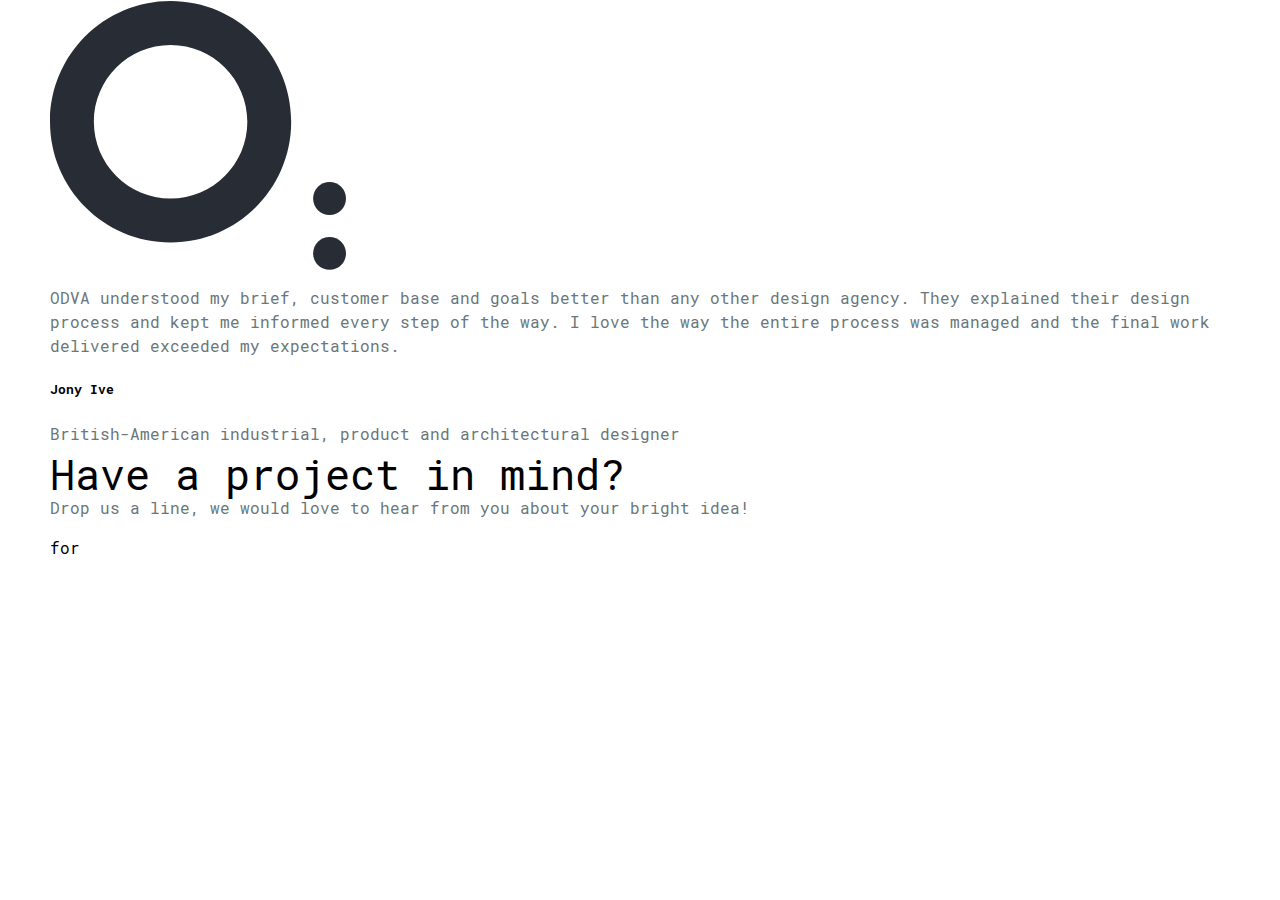
==== pages/index.html @ 263238c0 "first commit" ====
<!DOCTYPE html>
	<html>

	<head>
		<!--[if IE 6]>		<html id="section-reco_main" class="nojs ie6 ieb7 ieb8 ieb9 ieb10 split1 nosplit5 platform-PC platform-notouch"><![endif]-->
		<!--[if IE 7]>		<html id="section-reco_main" class="nojs iea6 ie7 ieb8 ieb9 ieb10 split1 nosplit5 platform-PC platform-notouch"><![endif]-->
		<!--[if IE 8]>		<html id="section-reco_main" class="nojs iea6 iea7 ie8 ieb9 ieb10 split1 nosplit5 platform-PC platform-notouch"><![endif]-->
		<!--[if IE 9]>		<html id="section-reco_main" class="nojs iea6 iea7 iea8 ie9 ieb10 split1 nosplit5 platform-PC platform-notouch"><![endif]-->
		<meta name="viewport" content="width=device-width">
		<meta name="MobileOptimized" content="320" />
		<meta name="HandheldFriendly" content="true" />
		<meta charset="utf-8">
		<meta name="viewport min-width=320px" content="min-width=320, initial-scale=1.0" />
		<link rel="stylesheet" type="text/css" href="./style.css">
		<!--[if lt IE 9]>
		<script src="//cdnjs.cloudflare.com/ajax/libs/html5shiv/r29/html5.min.js"></script>
	<![endif]-->
		<title>index</title>
	</head>

	<body>
		<header>
			<div class="container">

			</div>
		</header>
		<section class="request">
			<div class="container">
				<div class="request__exit">

				</div>

				<aside class="request__aside">
					<div class="request__logo">
						<svg width="296" height="270" viewBox="0 0 296 270" fill="none" xmlns="http://www.w3.org/2000/svg">
							<path fill-rule="evenodd" clip-rule="evenodd" d="M241.185 121.704C241.185 188.375 187.194 242.422 120.593 242.422C53.9911 242.422 0 188.375 0 121.704C0 55.0329 53.9911 0.985363 120.593 0.985363C187.194 0.985363 241.185 55.0329 241.185 121.704ZM197.333 121.704C197.333 164.131 162.975 198.525 120.593 198.525C78.2098 198.525 43.8519 164.131 43.8519 121.704C43.8519 79.2769 78.2098 44.883 120.593 44.883C162.975 44.883 197.333 79.2769 197.333 121.704Z" fill="#282C34" />
							<path d="M296 198.525C296 207.616 288.638 214.986 279.556 214.986C270.474 214.986 263.111 207.616 263.111 198.525C263.111 189.433 270.474 182.063 279.556 182.063C288.638 182.063 296 189.433 296 198.525Z" fill="#282C34" />
							<path d="M296 253.397C296 262.488 288.638 269.858 279.556 269.858C270.474 269.858 263.111 262.488 263.111 253.397C263.111 244.305 270.474 236.935 279.556 236.935C288.638 236.935 296 244.305 296 253.397Z" fill="#282C34" />
						</svg>
					</div>
					<section class="request__preview">
						<p>
							ODVA understood my brief, customer base and goals better than any other design agency. They explained their design process and kept me informed every step of the way. I love the way the entire process was managed and the final work delivered exceeded my expectations.
						</p>
						<picture>

						</picture>
						<div class="request__autor">
							<h5>Jony Ive</h5>
							<p>British-American industrial, product and architectural designer</p>
						</div>
					</section>
				</aside>

				<div class="request__content">
					<section>
						<h1 class="request__titel">Have a project in mind?</h1>
						<p class="subtitle">Drop us a line, we would love to hear from you about your bright idea!</p>

						for
					</section>
					<section>
						<h1 class="request__titel"></h1>
						<p class="subtitle"></p>
					</section>
					<section>
						<h1 class="request__titel"></h1>
						<p class="subtitle"></p>
					</section>
					<section>
						<h1 class="request__titel"></h1>
						<p class="subtitle"></p>
					</section>
				</div>
			</div>
		</section>

		<footer>
			<div class="container">
			</div>
		</footer>
		<script type="text/javascript" src="./main.min.js" defer="" async=""></script>
	</body>

	</html>
---- pages/style.css ----
@charset "UTF-8";

/* mixins */

/* Mixins:
   ========================================================================== */

/* Fonts Helpers:
	 Read more: https://github.com/vedees/webpack-template/blob/master/README.md#add-fonts
	 ========================================================================== */

/*
	By default template support only modern format fonts
	Without svg. Only: .woff, .woffs
	if ypu need svg comments lines bellow and uncomments "Fonts helper all format fonts"

	Usage:
	  1. Put your font to `src/assets/fonts/FOLDERNAME/FONTNAME`
		FOLLOW: Files Required
		Example: .woff, .woffs formats
	  2. Go to fonts.scss
	  3. Use mixon
		Example: @include font-face("OpenSans", "../fonts/OpenSans/opensans");

	  Required parameters: @family, @family
	  Minor parameters: @weight, @style, @pipeline

	  Example Base:
		@include font-face("OpenSans", "../fonts/OpenSans/opensans");
	  Example Situation:
		@include font-face("OpenSans", "../fonts/OpenSans/opensansItalic", 400, italic);
  */

/* base */

@font-face {
  font-family: 'Roboto-mono';
  src: url("./fonts/Roboto_mono/Light/RobotoMono-Light.eot");
  src: url("./fonts/Roboto_mono/Light/RobotoMono-Light.eot?#iefix") format("embedded-opentype"), url("./fonts/Roboto_mono/Light/RobotoMono-Light.woff2") format("woff2"), url("./fonts/Roboto_mono/Light/RobotoMono-Light.woff") format("woff"), url("./fonts/Roboto_mono/Light/RobotoMono-Light.svg#RobotoMono-Light") format("svg"), url("./fonts/Roboto_mono/Light/RobotoMono-Light.ttf") format("truetype");
  font-weight: 300;
  font-style: normal;
  font-display: swap;
}

@font-face {
  font-family: 'Roboto-mono';
  src: url("./fonts/Roboto_mono/Bold/RobotoMono-Bold.eot");
  src: url("./fonts/Roboto_mono/Bold/RobotoMono-Bold.eot?#iefix") format("embedded-opentype"), url("./fonts/Roboto_mono/Bold/RobotoMono-Bold.woff2") format("woff2"), url("./fonts/Roboto_mono/Bold/RobotoMono-Bold.woff") format("woff"), url("./fonts/Roboto_mono/Bold/RobotoMono-Bold.svg#RobotoMono-Bold") format("svg"), url("./fonts/Roboto_mono/Bold/RobotoMono-Bold.ttf") format("truetype");
  font-weight: bold;
  font-style: normal;
  font-display: swap;
}

@font-face {
  font-family: 'Roboto-mono';
  src: url("./fonts/Roboto_mono/Thin/RobotoMono-Thin.eot");
  src: url("./fonts/Roboto_mono/Thin/RobotoMono-Thin.eot?#iefix") format("embedded-opentype"), url("./fonts/Roboto_mono/Thin/RobotoMono-Thin.woff2") format("woff2"), url("./fonts/Roboto_mono/Thin/RobotoMono-Thin.woff") format("woff"), url("./fonts/Roboto_mono/Thin/RobotoMono-Thin.svg#RobotoMono-Thin") format("svg"), url("./fonts/Roboto_mono/Thin/RobotoMono-Thin.ttf") format("truetype");
  font-weight: 100;
  font-style: normal;
  font-display: swap;
}

@font-face {
  font-family: 'Roboto-mono';
  src: url("./fonts/Roboto_mono/Medium/RobotoMono-Medium.eot");
  src: url("./fonts/Roboto_mono/Medium/RobotoMono-Medium.eot?#iefix") format("embedded-opentype"), url("./fonts/Roboto_mono/Medium/RobotoMono-Medium.woff2") format("woff2"), url("./fonts/Roboto_mono/Medium/RobotoMono-Medium.woff") format("woff"), url("./fonts/Roboto_mono/Medium/RobotoMono-Medium.svg#RobotoMono-Medium") format("svg"), url("./fonts/Roboto_mono/Medium/RobotoMono-Medium.ttf") format("truetype");
  font-weight: 500;
  font-style: normal;
  font-display: swap;
}

@font-face {
  font-family: 'Roboto-mono';
  src: url("./fonts/Roboto_mono/Regular/RobotoMono-Regular.eot");
  src: url("./fonts/Roboto_mono/Regular/RobotoMono-Regular.eot?#iefix") format("embedded-opentype"), url("./fonts/Roboto_mono/Regular/RobotoMono-Regular.woff2") format("woff2"), url("./fonts/Roboto_mono/Regular/RobotoMono-Regular.woff") format("woff"), url("./fonts/Roboto_mono/Regular/RobotoMono-Regular.svg#RobotoMono-Regular") format("svg"), url("./fonts/Roboto_mono/Regular/RobotoMono-Regular.ttf") format("truetype");
  font-weight: normal;
  font-style: normal;
  font-display: swap;
}

/*  Переменные со шрифтами  */

/*  Переменные с гарнитурами шрифтов  */

/* Настройки оснвоно шрифта */

/* Основные цвета */

/* Разрешения */

/*  сбрасывает браузерное отображение элементов т.к. разные браузеры по разному отображают одно и тоже  */

/*! normalize.css v3.0.3 | MIT License | github.com/necolas/normalize.css */

/**
 * 1. Set default font family to sans-serif.
 * 2. Prevent iOS and IE text size adjust after device orientation change,
 *    without disabling user zoom.
 */

html {
  font-family: sans-serif;
  /* 1 */
  -ms-text-size-adjust: 100%;
  /* 2 */
  -webkit-text-size-adjust: 100%;
  /* 2 */
}

/**
 * Remove default margin.
 */

body {
  margin: 0;
}

/* HTML5 display definitions
   ========================================================================== */

/**
 * Correct `block` display not defined for any HTML5 element in IE 8/9.
 * Correct `block` display not defined for `details` or `summary` in IE 10/11
 * and Firefox.
 * Correct `block` display not defined for `main` in IE 11.
 */

article,
aside,
details,
figcaption,
figure,
footer,
header,
hgroup,
main,
menu,
nav,
section,
summary {
  display: block;
}

/**
 * 1. Correct `inline-block` display not defined in IE 8/9.
 * 2. Normalize vertical alignment of `progress` in Chrome, Firefox, and Opera.
 */

audio,
canvas,
progress,
video {
  display: inline-block;
  /* 1 */
  vertical-align: baseline;
  /* 2 */
}

/**
 * Prevent modern browsers from displaying `audio` without controls.
 * Remove excess height in iOS 5 devices.
 */

audio:not([controls]) {
  display: none;
  height: 0;
}

/**
 * Address `[hidden]` styling not present in IE 8/9/10.
 * Hide the `template` element in IE 8/9/10/11, Safari, and Firefox < 22.
 */

[hidden],
template {
  display: none;
}

/* Links
   ========================================================================== */

/**
 * Remove the gray background color from active links in IE 10.
 */

a {
  background-color: transparent;
}

/**
 * Improve readability of focused elements when they are also in an
 * active/hover state.
 */

a:active,
a:hover {
  outline: 0;
}

/* Text-level semantics
   ========================================================================== */

/**
 * Address styling not present in IE 8/9/10/11, Safari, and Chrome.
 */

abbr[title] {
  border-bottom: 1px dotted;
}

/**
 * Address style set to `bolder` in Firefox 4+, Safari, and Chrome.
 */

b,
strong {
  font-weight: bold;
}

/**
 * Address styling not present in Safari and Chrome.
 */

dfn {
  font-style: italic;
}

/**
 * Address variable `h1` font-size and margin within `section` and `article`
 * contexts in Firefox 4+, Safari, and Chrome.
 */

h1 {
  font-size: 2em;
  margin: 0.67em 0;
}

/**
 * Address styling not present in IE 8/9.
 */

mark {
  background: #ff0;
  color: #000;
}

/**
 * Address inconsistent and variable font size in all browsers.
 */

small {
  font-size: 80%;
}

/**
 * Prevent `sub` and `sup` affecting `line-height` in all browsers.
 */

sub,
sup {
  font-size: 75%;
  line-height: 0;
  position: relative;
  vertical-align: baseline;
}

sup {
  top: -0.5em;
}

sub {
  bottom: -0.25em;
}

/* Embedded content
   ========================================================================== */

/**
 * Remove border when inside `a` element in IE 8/9/10.
 */

img {
  border: 0;
}

/**
 * Correct overflow not hidden in IE 9/10/11.
 */

svg:not(:root) {
  overflow: hidden;
}

/* Grouping content
   ========================================================================== */

/**
 * Address margin not present in IE 8/9 and Safari.
 */

figure {
  margin: 1em 40px;
}

/**
 * Address differences between Firefox and other browsers.
 */

hr {
  -webkit-box-sizing: content-box;
  box-sizing: content-box;
  height: 0;
}

/**
 * Contain overflow in all browsers.
 */

pre {
  overflow: auto;
}

/**
 * Address odd `em`-unit font size rendering in all browsers.
 */

code,
kbd,
pre,
samp {
  font-family: monospace, monospace;
  font-size: 1em;
}

/* Forms
   ========================================================================== */

/**
 * Known limitation: by default, Chrome and Safari on OS X allow very limited
 * styling of `select`, unless a `border` property is set.
 */

/**
 * 1. Correct color not being inherited.
 *    Known issue: affects color of disabled elements.
 * 2. Correct font properties not being inherited.
 * 3. Address margins set differently in Firefox 4+, Safari, and Chrome.
 */

button,
input,
optgroup,
select,
textarea {
  color: inherit;
  /* 1 */
  font: inherit;
  /* 2 */
  margin: 0;
  /* 3 */
}

/**
 * Address `overflow` set to `hidden` in IE 8/9/10/11.
 */

button {
  overflow: visible;
  background-color: transparent;
}

/**
 * Address inconsistent `text-transform` inheritance for `button` and `select`.
 * All other form control elements do not inherit `text-transform` values.
 * Correct `button` style inheritance in Firefox, IE 8/9/10/11, and Opera.
 * Correct `select` style inheritance in Firefox.
 */

button,
select {
  text-transform: none;
}

/**
 * 1. Avoid the WebKit bug in Android 4.0.* where (2) destroys native `audio`
 *    and `video` controls.
 * 2. Correct inability to style clickable `input` types in iOS.
 * 3. Improve usability and consistency of cursor style between image-type
 *    `input` and others.
 */

button,
html input[type="button"],
input[type="reset"],
input[type="submit"] {
  -webkit-appearance: button;
  /* 2 */
  cursor: pointer;
  /* 3 */
  padding: 0;
}

/**
 * Re-set default cursor for disabled elements.
 */

button[disabled],
html input[disabled] {
  cursor: default;
}

/**
 * Remove inner padding and border in Firefox 4+.
 */

button::-moz-focus-inner,
input::-moz-focus-inner {
  border: 0;
  padding: 0;
}

/**
 * Address Firefox 4+ setting `line-height` on `input` using `!important` in
 * the UA stylesheet.
 */

input {
  line-height: normal;
}

/**
 * It's recommended that you don't attempt to style these elements.
 * Firefox's implementation doesn't respect box-sizing, padding, or width.
 *
 * 1. Address box sizing set to `content-box` in IE 8/9/10.
 * 2. Remove excess padding in IE 8/9/10.
 */

input[type="checkbox"],
input[type="radio"] {
  -webkit-box-sizing: border-box;
  box-sizing: border-box;
  /* 1 */
  padding: 0;
  /* 2 */
}

/**
 * Fix the cursor style for Chrome's increment/decrement buttons. For certain
 * `font-size` values of the `input`, it causes the cursor style of the
 * decrement button to change from `default` to `text`.
 */

input[type="number"]::-webkit-inner-spin-button,
input[type="number"]::-webkit-outer-spin-button {
  height: auto;
}

/**
 * 1. Address `appearance` set to `searchfield` in Safari and Chrome.
 * 2. Address `box-sizing` set to `border-box` in Safari and Chrome.
 */

input[type="search"] {
  -webkit-appearance: textfield;
  /* 1 */
  -webkit-box-sizing: content-box;
  box-sizing: content-box;
  /* 2 */
}

/**
 * Remove inner padding and search cancel button in Safari and Chrome on OS X.
 * Safari (but not Chrome) clips the cancel button when the search input has
 * padding (and `textfield` appearance).
 */

input[type="search"]::-webkit-search-cancel-button,
input[type="search"]::-webkit-search-decoration {
  -webkit-appearance: none;
}

/**
 * Define consistent border, margin, and padding.
 */

fieldset {
  border: 1px solid #c0c0c0;
  margin: 0 2px;
  padding: 0.35em 0.625em 0.75em;
}

/**
 * 1. Correct `color` not being inherited in IE 8/9/10/11.
 * 2. Remove padding so people aren't caught out if they zero out fieldsets.
 */

legend {
  border: 0;
  /* 1 */
  padding: 0;
  /* 2 */
}

/**
 * Remove default vertical scrollbar in IE 8/9/10/11.
 */

textarea {
  overflow: auto;
}

/**
 * Don't inherit the `font-weight` (applied by a rule above).
 * NOTE: the default cannot safely be changed in Chrome and Safari on OS X.
 */

optgroup {
  font-weight: bold;
}

/* Tables
   ========================================================================== */

/**
 * Remove most spacing between table cells.
 */

table {
  border-collapse: collapse;
  border-spacing: 0;
}

td,
th {
  padding: 0;
}

/*  Общая типографика для всех страниц. здесь описываются общие свойства для текстовых блоков  */

body {
  font-family: "Roboto-mono", sans-serif;
  font-size: 16px;
  line-height: 1.5;
  min-height: 100vh;
}

ul {
  padding: 0;
  margin: 0;
  list-style-type: none;
}

ul li {
  margin: 0;
  padding: 0;
}

address {
  font-style: normal;
}

h1 {
  font-size: 42px;
  font-weight: 400;
  margin-top: 0;
  margin-bottom: 10px;
  line-height: 24px;
}

h2 {
  font-size: 22px;
  font-weight: 400;
  margin-top: 0;
  margin-bottom: 10px;
  line-height: 24px;
}

h3 {
  font-size: 16px;
  font-weight: 400;
  margin-bottom: 10px;
}

h4 {
  font-size: 15px;
  letter-spacing: 2.4px;
  line-height: 24px;
  margin: 0px 0 8px 0;
}

p {
  margin-top: 10px;
  color: #6a7678;
}

b {
  font-weight: 700;
}

a,
a:hover,
a:active,
a:visited,
a:focus {
  outline: 0;
  text-decoration: none;
}

.container {
  max-width: 1220px;
  width: 100%;
  margin-right: auto;
  margin-left: auto;
  position: relative;
  padding: 0 20px;
}

.pln {
  color: #000;
}

pre.prettyprint {
  padding: 2px;
  border: 1px solid #888;
}

ol.linenums {
  margin-top: 0;
  margin-bottom: 0;
}

li.L0,
li.L1,
li.L2,
li.L3,
li.L5,
li.L6,
li.L7,
li.L8 {
  list-style-type: none;
}

li.L1,
li.L3,
li.L5,
li.L7,
li.L9 {
  background: #eee;
}

/* blocks */

/* Пример подключения*/

/* @import 'blocks/component/component'; */

/* pages */

* {
  -webkit-box-sizing: border-box;
  box-sizing: border-box;
  outline: 0;
}

*:before,
*:after {
  -webkit-box-sizing: border-box;
  box-sizing: border-box;
}

html {
  line-height: 17px;
  font-size: 13px;
  color: #000;
  -webkit-font-smoothing: antialiased;
}

@media screen {
  .str {
    color: #080;
  }

  .kwd {
    color: #008;
  }

  .com {
    color: #800;
  }

  .typ {
    color: #606;
  }

  .lit {
    color: #066;
  }

  .clo,
  .opn,
  .pun {
    color: #660;
  }

  .tag {
    color: #008;
  }

  .atn {
    color: #606;
  }

  .atv {
    color: red;
  }

  .dec,
  .var {
    color: #606;
  }

  .fun {
    color: red;
  }
}

@media print, projection {
  .kwd,
  .tag,
  .typ {
    font-weight: 700;
  }

  .str {
    color: #060;
  }

  .kwd {
    color: #006;
  }

  .com {
    color: #600;
    font-style: italic;
  }

  .typ {
    color: #404;
  }

  .lit {
    color: #044;
  }

  .clo,
  .opn,
  .pun {
    color: #440;
  }

  .tag {
    color: #006;
  }

  .atn {
    color: #404;
  }

  .atv {
    color: red;
  }
}
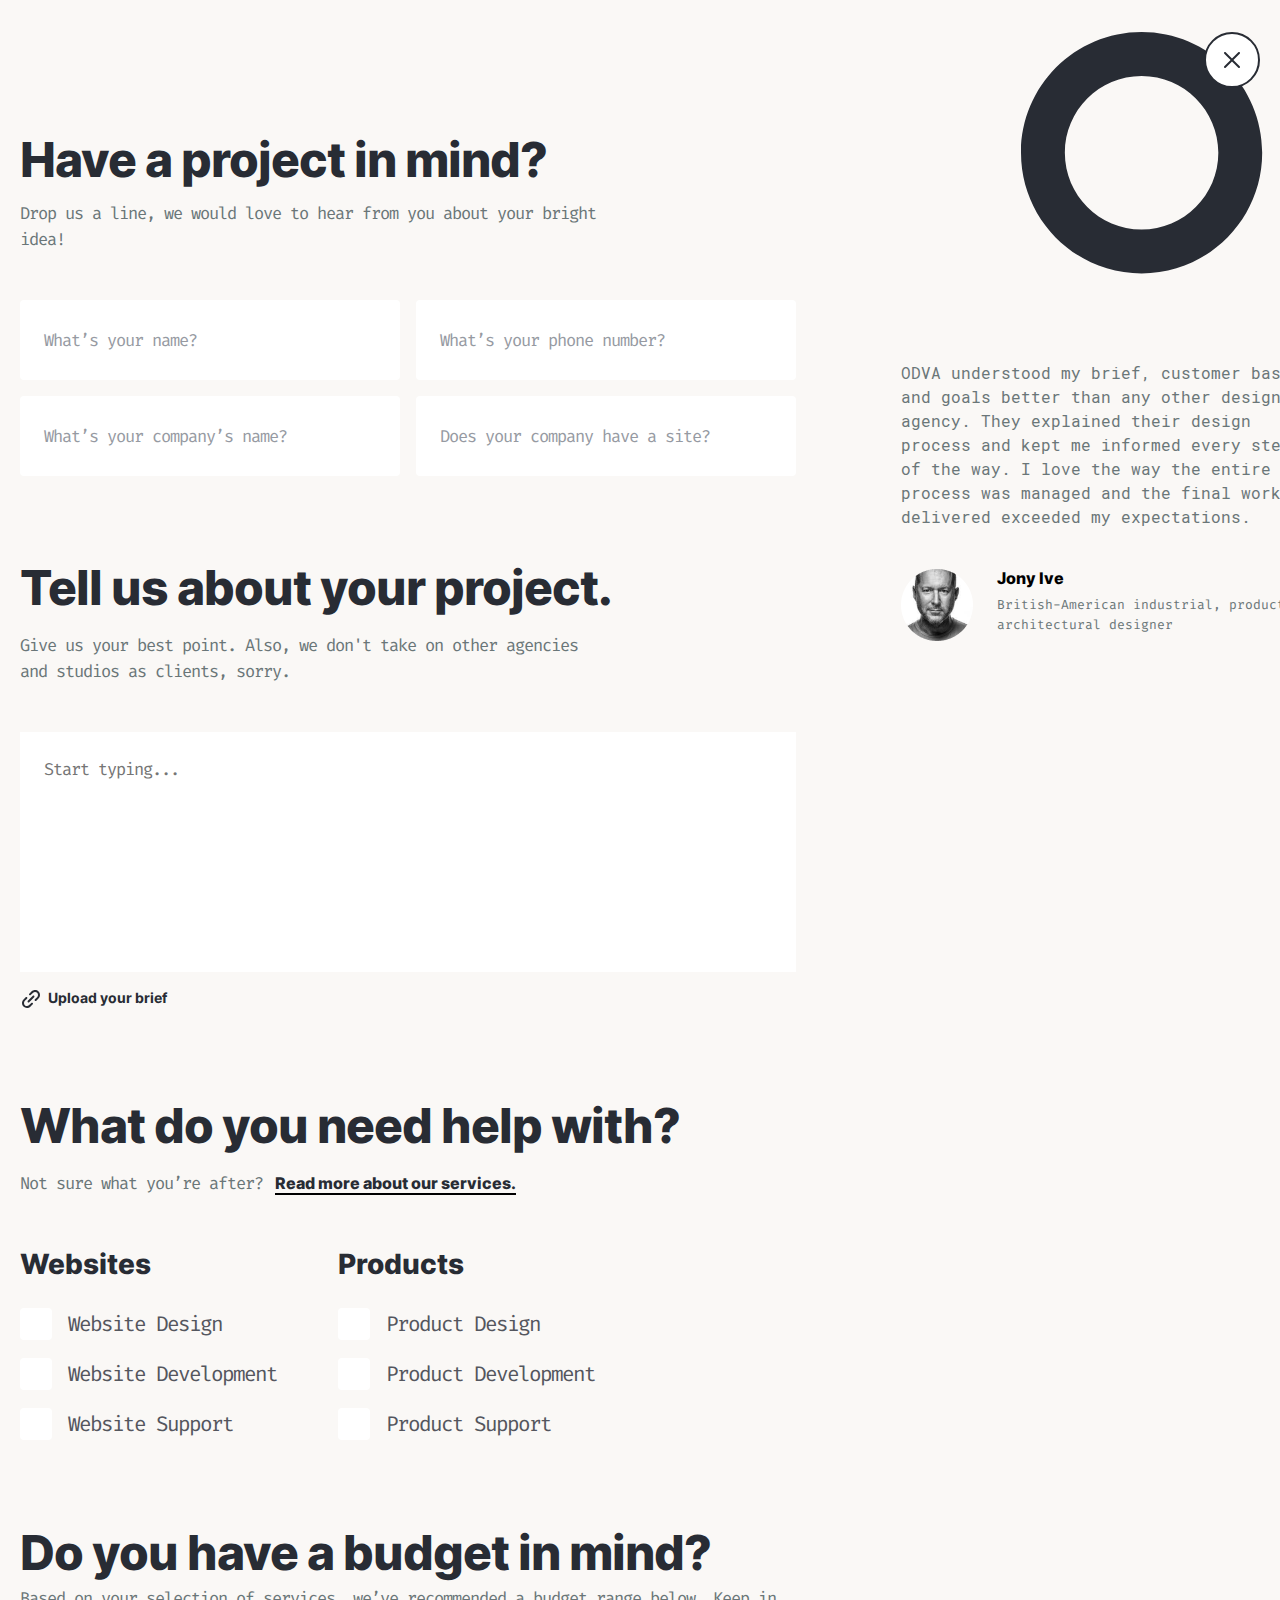
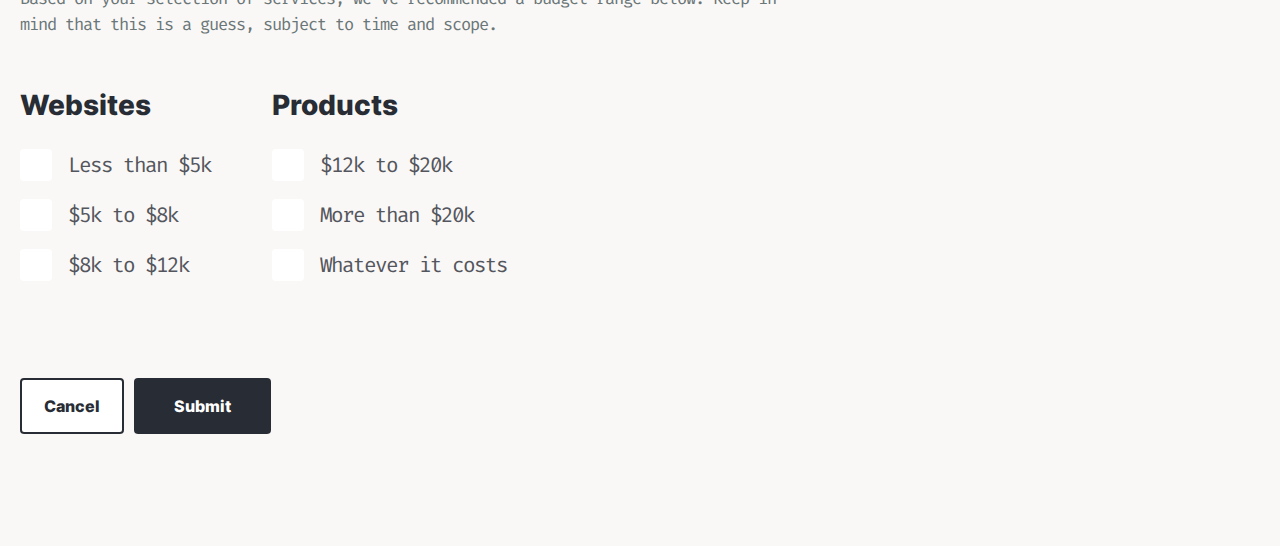
==== commit b7a4aff1: "first commit" ====
--- a/pages/index.html
+++ b/pages/index.html
@@ -26,51 +26,166 @@
 		</header>
 		<section class="request">
 			<div class="container">
-				<div class="request__exit">
-
-				</div>
-
-				<aside class="request__aside">
-					<div class="request__logo">
-						<svg width="296" height="270" viewBox="0 0 296 270" fill="none" xmlns="http://www.w3.org/2000/svg">
-							<path fill-rule="evenodd" clip-rule="evenodd" d="M241.185 121.704C241.185 188.375 187.194 242.422 120.593 242.422C53.9911 242.422 0 188.375 0 121.704C0 55.0329 53.9911 0.985363 120.593 0.985363C187.194 0.985363 241.185 55.0329 241.185 121.704ZM197.333 121.704C197.333 164.131 162.975 198.525 120.593 198.525C78.2098 198.525 43.8519 164.131 43.8519 121.704C43.8519 79.2769 78.2098 44.883 120.593 44.883C162.975 44.883 197.333 79.2769 197.333 121.704Z" fill="#282C34" />
-							<path d="M296 198.525C296 207.616 288.638 214.986 279.556 214.986C270.474 214.986 263.111 207.616 263.111 198.525C263.111 189.433 270.474 182.063 279.556 182.063C288.638 182.063 296 189.433 296 198.525Z" fill="#282C34" />
-							<path d="M296 253.397C296 262.488 288.638 269.858 279.556 269.858C270.474 269.858 263.111 262.488 263.111 253.397C263.111 244.305 270.474 236.935 279.556 236.935C288.638 236.935 296 244.305 296 253.397Z" fill="#282C34" />
+				<div class="request__container">
+					<button class="request__exit">
+						<svg width="16" height="17" viewBox="0 0 16 17" fill="none" xmlns="http://www.w3.org/2000/svg">
+							<path d="M9.40544 8.0025L15.6974 1.7125C16.0875 1.3225 16.0875 0.6925 15.6974 0.3025C15.3073 -0.0875 14.6771 -0.0875 14.287 0.3025L7.995 6.5925L1.70303 0.2925C1.31291 -0.0975 0.682713 -0.0975 0.292591 0.2925C-0.0975305 0.6825 -0.0975305 1.3125 0.292591 1.7025L6.58456 8.0025L0.292591 14.2925C-0.0975305 14.6825 -0.0975305 15.3125 0.292591 15.7025C0.482651 15.9025 0.732729 16.0025 0.99281 16.0025C1.25289 16.0025 1.50297 15.9025 1.70303 15.7125L7.995 9.4125L14.287 15.7025C14.487 15.9025 14.7371 16.0025 14.9972 16.0025C15.2573 16.0025 15.5073 15.9025 15.7074 15.7125C16.0975 15.3225 16.0975 14.6925 15.7074 14.3025L9.40544 8.0025Z" fill="#282C34" />
 						</svg>
+					</button>
+					<div class="request__content">
+						<form action="">
+							<section class="request__section">
+								<h3 class="request__titel">Have a project in mind?</h3>
+								<p class="request__subtitle">Drop us a line, we would love to hear from you about your bright <br>idea!</p>
+								<div class="requset__user-wrap">
+									<label class="request__user-label">
+										<input type="text" class="request__input">
+										<span class="request__placeholder">What’s your name?</span>
+									</label>
+									<label class="request__user-label">
+										<input type="text" class="request__input">
+										<span class="request__placeholder">What’s your phone number?</span>
+									</label>
+									<label class="request__user-label">
+										<input type="text" class="request__input">
+										<span class="request__placeholder">What’s your company’s name?</span>
+									</label>
+									<label class="request__user-label">
+										<input type="text" class="request__input">
+										<span class="request__placeholder">Does your company have a site?</span>
+									</label>
+								</div>
+							</section>
+
+							<section class="request__section">
+								<h3 class="request__titel">Tell us about your project.</h3>
+								<p class="request__subtitle">Give us your best point. Also, we don't take on other agencies <br>and studios as clients, sorry.</p>
+								<textarea class="request__textarea" placeholder="Start typing..."></textarea>
+								<div class="request__file-wrap">
+									<span class="request__img-textarea">
+										<svg width="19" height="18" viewBox="0 0 19 18" fill="none" xmlns="http://www.w3.org/2000/svg">
+											<path d="M16.5706 1.42915C14.6306 -0.510847 11.4206 -0.470847 9.43057 1.51915L7.29057 3.64915C6.90057 4.03915 6.90057 4.66915 7.29057 5.05915C7.68057 5.44915 8.31057 5.44915 8.70057 5.05915L10.8306 2.92915C12.0506 1.71915 13.9806 1.66915 15.1506 2.83915C15.7106 3.39915 16.0106 4.14915 16.0006 4.95915C15.9906 5.77915 15.6506 6.55915 15.0606 7.14915L12.9306 9.27915C12.5406 9.66915 12.5406 10.2992 12.9306 10.6892C13.1306 10.8892 13.3806 10.9792 13.6406 10.9792C13.9006 10.9792 14.1506 10.8792 14.3506 10.6892L16.4806 8.55915C17.4406 7.61915 17.9806 6.34915 18.0006 4.99915C18.0206 3.64915 17.5106 2.37915 16.5706 1.42915Z" fill="#282C34" />
+											<path d="M9.29057 12.9292L7.16057 15.0592C5.95057 16.2792 4.01057 16.3192 2.84057 15.1492C2.29057 14.5892 1.99057 13.8392 2.00057 13.0292C2.01057 12.2092 2.35057 11.4292 2.94057 10.8392L5.07057 8.70915C5.46057 8.31915 5.46057 7.68915 5.07057 7.29915C4.68057 6.90915 4.05057 6.90915 3.66057 7.29915L1.53057 9.41915C0.560567 10.3792 0.0205667 11.6492 0.000566711 12.9992C-0.0194333 14.3592 0.490567 15.6192 1.43057 16.5692C2.39057 17.5192 3.65057 17.9992 4.92057 17.9992C6.23057 17.9992 7.56057 17.4892 8.58057 16.4792L10.7106 14.3492C11.1006 13.9592 11.1006 13.3292 10.7106 12.9392C10.3206 12.5392 9.68057 12.5392 9.29057 12.9292Z" fill="#282C34" />
+											<path d="M10.7906 5.78915L5.79057 10.7892C5.40057 11.1792 5.40057 11.8092 5.79057 12.1992C5.99057 12.3992 6.24057 12.4892 6.50057 12.4892C6.76057 12.4892 7.01057 12.3892 7.21057 12.1992L12.2106 7.19915C12.6006 6.80915 12.6006 6.17915 12.2106 5.78915C11.8206 5.39915 11.1806 5.39915 10.7906 5.78915Z" fill="#282C34" />
+										</svg>
+									</span>
+									<label>
+										<input type="file" class="request__file">
+										<span class="request__file-text">Upload your brief</span>
+									</label>
+								</div>
+							</section>
+							<section class="request__section">
+								<h3 class="request__titel">What do you need help with?</h3>
+								<p class="request__subtitle">Not sure what you’re after? <a href="#">Read more about our services.</a></p>
+								<div class="request__checklist">
+									<h5 class="request__checklist-title">Websites</h5>
+									<label>
+										<input type="checkbox" class="request__input-checkbox">
+										<span class="request__checked"></span>
+										<span class="request__checked-text">Website Design</span>
+									</label>
+									<label>
+										<input type="checkbox" class="request__input-checkbox">
+										<span class="request__checked"></span>
+										<span class="request__checked-text">Website Development</span>
+									</label>
+									<label>
+										<input type="checkbox" class="request__input-checkbox">
+										<span class="request__checked"></span>
+										<span class="request__checked-text">Website Support</span>
+									</label>
+								</div>
+								<div class="request__checklist">
+									<h5 class="request__checklist-title">Products</h5>
+									<label>
+										<input type="checkbox" class="request__input-checkbox">
+										<span class="request__checked"></span>
+										<span class="request__checked-text">Product Design</span>
+									</label>
+									<label>
+										<input type="checkbox" class="request__input-checkbox">
+										<span class="request__checked"></span>
+										<span class="request__checked-text">Product Development</span>
+									</label>
+									<label>
+										<input type="checkbox" class="request__input-checkbox">
+										<span class="request__checked"></span>
+										<span class="request__checked-text">Product Support</span>
+									</label>
+								</div>
+							</section>
+							<section class="request__section">
+								<h3 class="request__titel">Do you have a budget in mind?</h3>
+								<p class="request__subtitle">Based on your selection of services, we’ve recommended a budget range below. Keep in mind that this is a guess, subject to time and scope.</p>
+								<div class="request__checklist">
+									<h5 class="request__checklist-title">Websites</h5>
+									<label>
+										<input type="radio" name="radio" class="request__input-checkbox">
+										<span class="request__checked"></span>
+										<span class="request__checked-text">Less than $5k</span>
+									</label>
+									<label>
+										<input type="radio" name="radio" class="request__input-checkbox">
+										<span class="request__checked"></span>
+										<span class="request__checked-text">$5k to $8k</span>
+									</label>
+									<label>
+										<input type="radio" name="radio" class="request__input-checkbox">
+										<span class="request__checked"></span>
+										<span class="request__checked-text">$8k to $12k</span>
+									</label>
+								</div>
+								<div class="request__checklist">
+									<h5 class="request__checklist-title">Products</h5>
+									<label>
+										<input type="radio" name="radio" class="request__input-checkbox">
+										<span class="request__checked"></span>
+										<span class="request__checked-text">$12k to $20k</span>
+									</label>
+									<label>
+										<input type="radio" name="radio" class="request__input-checkbox">
+										<span class="request__checked"></span>
+										<span class="request__checked-text">More than $20k</span>
+									</label>
+									<label>
+										<input type="radio" name="radio" class="request__input-checkbox">
+										<span class="request__checked"></span>
+										<span class="request__checked-text">Whatever it costs</span>
+									</label>
+								</div>
+							</section>
+							<div class="request__buttons">
+								<button class="request__btn-canel">Cancel</button>
+								<button class="request__btn-submit">Submit</button>
+							</div>
+						</form>
 					</div>
-					<section class="request__preview">
-						<p>
-							ODVA understood my brief, customer base and goals better than any other design agency. They explained their design process and kept me informed every step of the way. I love the way the entire process was managed and the final work delivered exceeded my expectations.
-						</p>
-						<picture>
-
-						</picture>
-						<div class="request__autor">
-							<h5>Jony Ive</h5>
-							<p>British-American industrial, product and architectural designer</p>
+
+					<aside class="request__aside">
+						<div class="request__logo">
+							<svg width="296" height="270" viewBox="0 0 296 270" fill="none" xmlns="http://www.w3.org/2000/svg">
+								<path fill-rule="evenodd" clip-rule="evenodd" d="M241.185 121.704C241.185 188.375 187.194 242.422 120.593 242.422C53.9911 242.422 0 188.375 0 121.704C0 55.0329 53.9911 0.985363 120.593 0.985363C187.194 0.985363 241.185 55.0329 241.185 121.704ZM197.333 121.704C197.333 164.131 162.975 198.525 120.593 198.525C78.2098 198.525 43.8519 164.131 43.8519 121.704C43.8519 79.2769 78.2098 44.883 120.593 44.883C162.975 44.883 197.333 79.2769 197.333 121.704Z" fill="#282C34" />
+								<path d="M296 198.525C296 207.616 288.638 214.986 279.556 214.986C270.474 214.986 263.111 207.616 263.111 198.525C263.111 189.433 270.474 182.063 279.556 182.063C288.638 182.063 296 189.433 296 198.525Z" fill="#282C34" />
+								<path d="M296 253.397C296 262.488 288.638 269.858 279.556 269.858C270.474 269.858 263.111 262.488 263.111 253.397C263.111 244.305 270.474 236.935 279.556 236.935C288.638 236.935 296 244.305 296 253.397Z" fill="#282C34" />
+							</svg>
 						</div>
-					</section>
-				</aside>
-
-				<div class="request__content">
-					<section>
-						<h1 class="request__titel">Have a project in mind?</h1>
-						<p class="subtitle">Drop us a line, we would love to hear from you about your bright idea!</p>
-
-						for
-					</section>
-					<section>
-						<h1 class="request__titel"></h1>
-						<p class="subtitle"></p>
-					</section>
-					<section>
-						<h1 class="request__titel"></h1>
-						<p class="subtitle"></p>
-					</section>
-					<section>
-						<h1 class="request__titel"></h1>
-						<p class="subtitle"></p>
-					</section>
+						<section class="request__preview">
+							<p>
+								ODVA understood my brief, customer base and goals better than any other design agency. They explained their design process and kept me informed every step of the way. I love the way the entire process was managed and the final work delivered exceeded my expectations.
+							</p>
+							<div class="request__author">
+								<picture class="request__author-img">
+									<source srsset="img/author.webp">
+									<img src="img/author.png" alt="">
+								</picture>
+								<div>
+									<h5>Jony Ive</h5>
+									<p>British-American industrial, product and architectural designer</p>
+								</div>
+							</div>
+						</section>
+					</aside>
 				</div>
 			</div>
 		</section>
--- a/pages/style.css
+++ b/pages/style.css
@@ -73,6 +73,30 @@
   font-family: 'Roboto-mono';
   src: url("./fonts/Roboto_mono/Regular/RobotoMono-Regular.eot");
   src: url("./fonts/Roboto_mono/Regular/RobotoMono-Regular.eot?#iefix") format("embedded-opentype"), url("./fonts/Roboto_mono/Regular/RobotoMono-Regular.woff2") format("woff2"), url("./fonts/Roboto_mono/Regular/RobotoMono-Regular.woff") format("woff"), url("./fonts/Roboto_mono/Regular/RobotoMono-Regular.svg#RobotoMono-Regular") format("svg"), url("./fonts/Roboto_mono/Regular/RobotoMono-Regular.ttf") format("truetype");
+  font-weight: normal;
+  font-style: normal;
+  font-display: swap;
+}
+
+@font-face {
+  font-family: 'Inter';
+  src: url("./fonts/Inter/Extra-Bold/Inter-ExtraBold.ttf") format("truetype");
+  font-weight: 800;
+  font-style: normal;
+  font-display: swap;
+}
+
+@font-face {
+  font-family: 'Inter';
+  src: url("./fonts/Inter/Bold/Inter-Bold.ttf") format("truetype");
+  font-weight: bold;
+  font-style: normal;
+  font-display: swap;
+}
+
+@font-face {
+  font-family: 'Fira Code';
+  src: url("./fonts/Fira-Code/Regular/FiraCode-Regular.ttf") format("truetype");
   font-weight: normal;
   font-style: normal;
   font-display: swap;
@@ -608,7 +632,7 @@
 }
 
 .container {
-  max-width: 1220px;
+  max-width: 1425px;
   width: 100%;
   margin-right: auto;
   margin-left: auto;
@@ -651,9 +675,326 @@
 
 /* blocks */
 
-/* Пример подключения*/
-
-/* @import 'blocks/component/component'; */
+.request__subtitle,
+.request__placeholder,
+.request__textarea {
+  margin: 0;
+  font-family: Fira Code;
+  font-style: normal;
+  font-weight: normal;
+  font-size: 17px;
+  line-height: 26px;
+  letter-spacing: -1px;
+}
+
+.request {
+  background-color: #FAF8F6;
+}
+
+.request__container {
+  display: -webkit-box;
+  display: -webkit-flex;
+  display: -ms-flexbox;
+  display: flex;
+  position: relative;
+}
+
+.request__exit {
+  display: -webkit-box;
+  display: -webkit-flex;
+  display: -ms-flexbox;
+  display: flex;
+  position: absolute;
+  top: 32px;
+  right: 0;
+  width: 56px;
+  height: 56px;
+  border: 2px solid #282C34;
+  -webkit-border-radius: 50%;
+  border-radius: 50%;
+  background-color: #fff;
+}
+
+.request__exit svg {
+  margin: auto;
+}
+
+.request__content {
+  margin-right: 105px;
+  padding-top: 128px;
+  padding-bottom: 112px;
+}
+
+.request__section {
+  margin-bottom: 80px;
+}
+
+.request__section:nth-child(3) {
+  margin-bottom: 64px;
+}
+
+.request__titel {
+  margin: 0;
+  font-family: Inter;
+  font-style: normal;
+  font-weight: 800;
+  font-size: 48px;
+  line-height: 64px;
+  letter-spacing: -1px;
+  color: #282C34;
+}
+
+.request__section:first-of-type .request__titel {
+  margin-bottom: 8px;
+}
+
+.request__section:nth-of-type(2) .request__titel,
+.request__section:nth-of-type(3) .request__titel {
+  margin-bottom: 12px;
+}
+
+.request__subtitle {
+  margin-bottom: 48px;
+}
+
+.request__subtitle a {
+  display: inline-block;
+  margin-left: 3px;
+  font-family: Inter;
+  font-style: normal;
+  font-weight: 800;
+  font-size: 16px;
+  line-height: 18px;
+  color: #282C34;
+  border-bottom: 2px solid #000;
+  line-height: 19px;
+  letter-spacing: 0;
+}
+
+.request__user-label {
+  position: relative;
+}
+
+.request__placeholder {
+  position: absolute;
+  top: 27px;
+  left: 24px;
+  color: #969AA2;
+}
+
+.requset__user-wrap {
+  display: grid;
+  grid-template-columns: 380px 380px;
+  grid-template-rows: 80px 80px;
+  gap: 16px;
+}
+
+.request__input {
+  width: 100%;
+  height: 100%;
+  padding-left: 24px;
+  padding-top: 38px;
+  background-color: #fff;
+  -webkit-border-radius: 4px;
+  border-radius: 4px;
+  border: none;
+  font-family: Fira Code;
+  font-style: normal;
+  font-weight: normal;
+  font-size: 17px;
+  line-height: 26px;
+  color: #282C34;
+}
+
+.request__textarea {
+  width: 776px;
+  height: 240px;
+  padding-left: 24px;
+  padding-top: 24px;
+  margin-bottom: 12px;
+  border: none;
+  resize: none;
+}
+
+.request__file-wrap {
+  display: -webkit-inline-box;
+  display: -webkit-inline-flex;
+  display: -ms-inline-flexbox;
+  display: inline-flex;
+}
+
+.request__file-wrap svg {
+  margin-left: 2px;
+  margin-right: 7px;
+}
+
+.request__file-wrap label {
+  line-height: 0;
+}
+
+.request__file {
+  display: none;
+  line-height: 0;
+}
+
+.request__file-text {
+  font-family: Inter;
+  font-style: normal;
+  font-weight: bold;
+  font-size: 14px;
+  line-height: 16px;
+  color: #282C34;
+  cursor: pointer;
+  margin: auto;
+}
+
+.request__checklist {
+  display: -webkit-inline-box;
+  display: -webkit-inline-flex;
+  display: -ms-inline-flexbox;
+  display: inline-flex;
+  -webkit-box-orient: vertical;
+  -webkit-box-direction: normal;
+  -webkit-flex-direction: column;
+  -ms-flex-direction: column;
+  flex-direction: column;
+  margin-right: 51px;
+}
+
+.request__checklist label {
+  display: -webkit-box;
+  display: -webkit-flex;
+  display: -ms-flexbox;
+  display: flex;
+  -webkit-box-align: center;
+  -webkit-align-items: center;
+  -ms-flex-align: center;
+  align-items: center;
+  margin-bottom: 16px;
+}
+
+.request__checklist-title {
+  margin: 0;
+  margin-bottom: 23px;
+  font-family: Inter;
+  font-style: normal;
+  font-weight: 800;
+  font-size: 28px;
+  line-height: 40px;
+  color: #282C34;
+}
+
+.request__input-checkbox {
+  display: none;
+}
+
+.request__checked {
+  display: inline-block;
+  width: 32px;
+  height: 32px;
+  margin-right: 16px;
+  -webkit-border-radius: 4px;
+  border-radius: 4px;
+  background-color: #fff;
+}
+
+.request__input-checkbox:checked ~ .request__checked {
+  background: #282C34;
+  background-position: center center;
+  background-image: url("./svg/check.svg");
+  background-repeat: no-repeat;
+}
+
+.request__checked-text {
+  font-family: Fira Code;
+  font-style: normal;
+  font-weight: normal;
+  font-size: 21px;
+  line-height: 34px;
+  letter-spacing: -2px;
+  color: #54565E;
+}
+
+.request__btn-canel,
+.request__btn-submit {
+  height: 56px;
+  -webkit-border-radius: 4px;
+  border-radius: 4px;
+  font-family: Inter;
+  font-style: normal;
+  font-weight: 800;
+  font-size: 16px;
+  line-height: 18px;
+  border: none;
+}
+
+.request__btn-canel {
+  width: 104px;
+  background: #FFFFFF;
+  border: 2px solid #282C34;
+  color: #282C34;
+}
+
+.request__btn-submit {
+  width: 137px;
+  background: #282C34;
+  color: #fff;
+}
+
+.request__aside {
+  padding-top: 31px;
+}
+
+.request__logo {
+  display: -webkit-box;
+  display: -webkit-flex;
+  display: -ms-flexbox;
+  display: flex;
+  -webkit-box-pack: end;
+  -webkit-justify-content: flex-end;
+  -ms-flex-pack: end;
+  justify-content: flex-end;
+  margin-bottom: 60px;
+}
+
+.request__preview {
+  width: 416px;
+}
+
+.request__preview p:first-child {
+  margin: 0;
+  margin-bottom: 40px;
+}
+
+.request__author {
+  display: -webkit-box;
+  display: -webkit-flex;
+  display: -ms-flexbox;
+  display: flex;
+}
+
+.request__author h5 {
+  margin: 0;
+  margin-bottom: 8px;
+  font-family: Inter;
+  font-style: normal;
+  font-weight: 800;
+  font-size: 16px;
+  line-height: 18px;
+}
+
+.request__author p {
+  margin: 0;
+  font-family: Fira Code;
+  font-style: normal;
+  font-weight: normal;
+  font-size: 13px;
+  line-height: 20px;
+}
+
+.request__author-img {
+  margin-right: 24px;
+}
 
 /* pages */
 
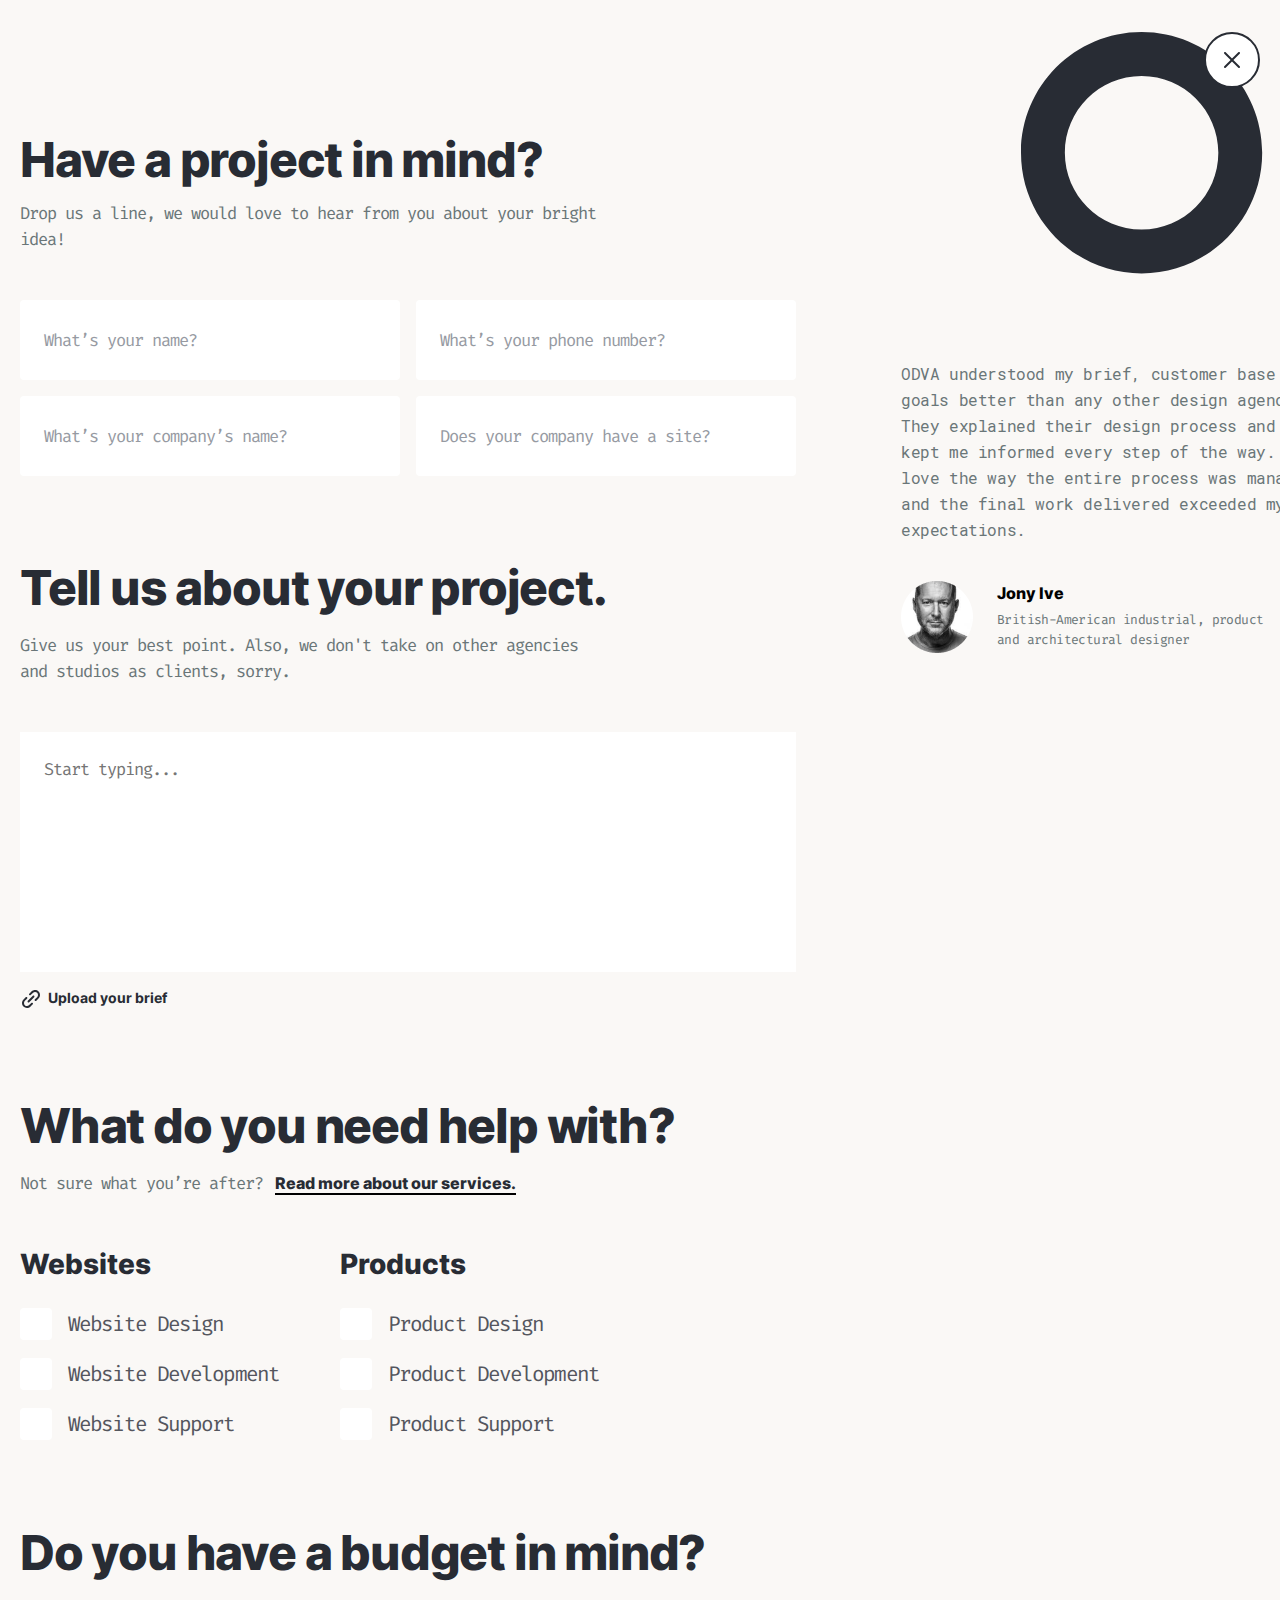
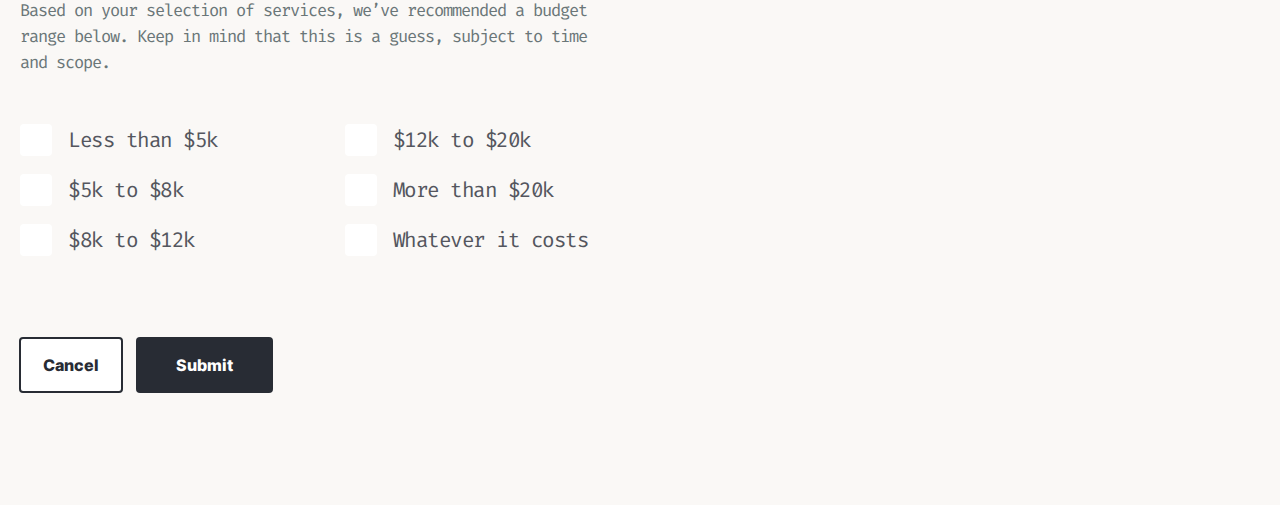
==== commit 992ad8f4: "first commit" ====
--- a/pages/index.html
+++ b/pages/index.html
@@ -39,19 +39,19 @@
 								<p class="request__subtitle">Drop us a line, we would love to hear from you about your bright <br>idea!</p>
 								<div class="requset__user-wrap">
 									<label class="request__user-label">
-										<input type="text" class="request__input">
+										<input type="text" class="request__input" onfocus="o2.request.inputFocus(this)" onblur="o2.request.inputBlur(this)">
 										<span class="request__placeholder">What’s your name?</span>
 									</label>
 									<label class="request__user-label">
-										<input type="text" class="request__input">
+										<input type="text" class="request__input" id="_request__telefon" onfocus="o2.request.inputFocus(this)" onblur="o2.request.inputBlur(this)">
 										<span class="request__placeholder">What’s your phone number?</span>
 									</label>
 									<label class="request__user-label">
-										<input type="text" class="request__input">
+										<input type="text" class="request__input" onfocus="o2.request.inputFocus(this)" onblur="o2.request.inputBlur(this)">
 										<span class="request__placeholder">What’s your company’s name?</span>
 									</label>
 									<label class="request__user-label">
-										<input type="text" class="request__input">
+										<input type="text" class="request__input" onfocus="o2.request.inputFocus(this)" onblur="o2.request.inputBlur(this)">
 										<span class="request__placeholder">Does your company have a site?</span>
 									</label>
 								</div>
@@ -70,8 +70,8 @@
 										</svg>
 									</span>
 									<label>
-										<input type="file" class="request__file">
-										<span class="request__file-text">Upload your brief</span>
+										<input type="file" class="request__file" id="file">
+										<span class="request__file-text _request__file-text" onclick="o2.request.fileAdd(this)">Upload your brief</span>
 									</label>
 								</div>
 							</section>
@@ -117,45 +117,44 @@
 							</section>
 							<section class="request__section">
 								<h3 class="request__titel">Do you have a budget in mind?</h3>
-								<p class="request__subtitle">Based on your selection of services, we’ve recommended a budget range below. Keep in mind that this is a guess, subject to time and scope.</p>
-								<div class="request__checklist">
-									<h5 class="request__checklist-title">Websites</h5>
+								<p class="request__subtitle">Based on your selection of services, we’ve recommended a budget <br>
+						range below. Keep in mind that this is a guess, subject to time <br>and scope.</p>
+								<div class="request__checklist request__radio-wrap">
 									<label>
 										<input type="radio" name="radio" class="request__input-checkbox">
 										<span class="request__checked"></span>
-										<span class="request__checked-text">Less than $5k</span>
+										<span class="request__checked-text request__radio-text">Less than $5k</span>
 									</label>
 									<label>
 										<input type="radio" name="radio" class="request__input-checkbox">
 										<span class="request__checked"></span>
-										<span class="request__checked-text">$5k to $8k</span>
+										<span class="request__checked-text request__radio-text">$5k to $8k</span>
 									</label>
 									<label>
 										<input type="radio" name="radio" class="request__input-checkbox">
 										<span class="request__checked"></span>
-										<span class="request__checked-text">$8k to $12k</span>
+										<span class="request__checked-text request__radio-text">$8k to $12k</span>
 									</label>
 								</div>
-								<div class="request__checklist">
-									<h5 class="request__checklist-title">Products</h5>
+								<div class="request__checklist request__radio-wrap">
 									<label>
 										<input type="radio" name="radio" class="request__input-checkbox">
 										<span class="request__checked"></span>
-										<span class="request__checked-text">$12k to $20k</span>
+										<span class="request__checked-text request__radio-text ">$12k to $20k</span>
 									</label>
 									<label>
 										<input type="radio" name="radio" class="request__input-checkbox">
 										<span class="request__checked"></span>
-										<span class="request__checked-text">More than $20k</span>
+										<span class="request__checked-text request__radio-text">More than $20k</span>
 									</label>
 									<label>
 										<input type="radio" name="radio" class="request__input-checkbox">
 										<span class="request__checked"></span>
-										<span class="request__checked-text">Whatever it costs</span>
+										<span class="request__checked-text request__radio-text">Whatever it costs</span>
 									</label>
 								</div>
 							</section>
-							<div class="request__buttons">
+							<div>
 								<button class="request__btn-canel">Cancel</button>
 								<button class="request__btn-submit">Submit</button>
 							</div>
@@ -181,7 +180,7 @@
 								</picture>
 								<div>
 									<h5>Jony Ive</h5>
-									<p>British-American industrial, product and architectural designer</p>
+									<p>British-American industrial, product <br>and architectural designer</p>
 								</div>
 							</div>
 						</section>
--- a/pages/style.css
+++ b/pages/style.css
@@ -720,6 +720,7 @@
 }
 
 .request__content {
+  max-width: 776px;
   margin-right: 105px;
   padding-top: 128px;
   padding-bottom: 112px;
@@ -740,17 +741,22 @@
   font-weight: 800;
   font-size: 48px;
   line-height: 64px;
-  letter-spacing: -1px;
+  letter-spacing: -1.2px;
   color: #282C34;
 }
 
-.request__section:first-of-type .request__titel {
+.request__section:first-child .request__titel {
   margin-bottom: 8px;
 }
 
-.request__section:nth-of-type(2) .request__titel,
-.request__section:nth-of-type(3) .request__titel {
+.request__section:nth-child(2) .request__titel,
+.request__section:nth-child(3) .request__titel,
+.request__section:nth-child(4) .request__titel {
   margin-bottom: 12px;
+}
+
+.request__section:nth-child(4) {
+  margin-bottom: 64px;
 }
 
 .request__subtitle {
@@ -804,6 +810,10 @@
   font-size: 17px;
   line-height: 26px;
   color: #282C34;
+}
+
+.request__input:focus {
+  border: 2px solid #282C34;
 }
 
 .request__textarea {
@@ -873,6 +883,10 @@
   margin-bottom: 16px;
 }
 
+.request__radio-wrap {
+  margin-right: 117px;
+}
+
 .request__checklist-title {
   margin: 0;
   margin-bottom: 23px;
@@ -911,8 +925,12 @@
   font-weight: normal;
   font-size: 21px;
   line-height: 34px;
-  letter-spacing: -2px;
+  letter-spacing: -1.9px;
   color: #54565E;
+}
+
+.request__radio-text {
+  letter-spacing: -1.5px;
 }
 
 .request__btn-canel,
@@ -930,6 +948,8 @@
 
 .request__btn-canel {
   width: 104px;
+  margin-left: -1px;
+  margin-right: 3px;
   background: #FFFFFF;
   border: 2px solid #282C34;
   color: #282C34;
@@ -943,6 +963,7 @@
 
 .request__aside {
   padding-top: 31px;
+  width: 486px;
 }
 
 .request__logo {
@@ -961,9 +982,11 @@
   width: 416px;
 }
 
-.request__preview p:first-child {
+.request__preview > p {
   margin: 0;
-  margin-bottom: 40px;
+  margin-bottom: 38px;
+  line-height: 26px;
+  letter-spacing: -0.4px;
 }
 
 .request__author {
@@ -976,6 +999,7 @@
 .request__author h5 {
   margin: 0;
   margin-bottom: 8px;
+  padding-top: 3px;
   font-family: Inter;
   font-style: normal;
   font-weight: 800;
@@ -990,6 +1014,7 @@
   font-weight: normal;
   font-size: 13px;
   line-height: 20px;
+  letter-spacing: -0.6px;
 }
 
 .request__author-img {
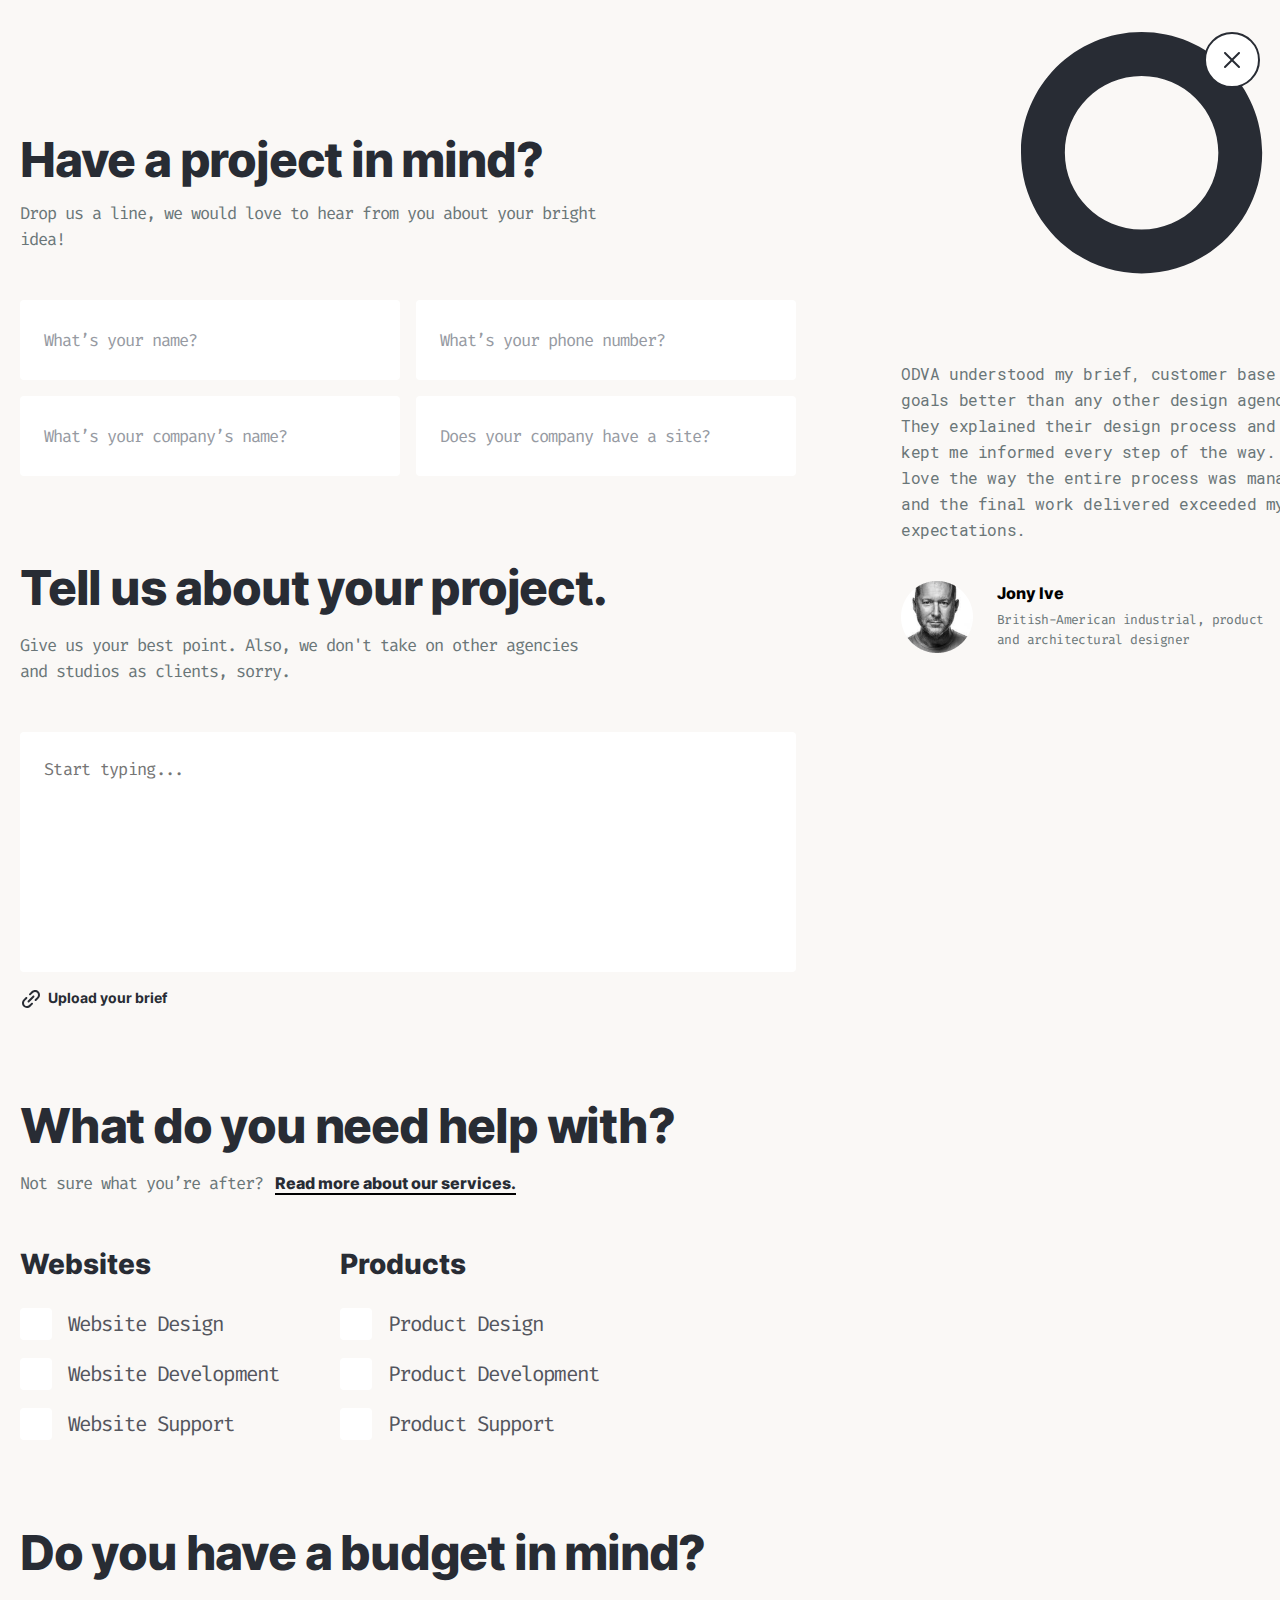
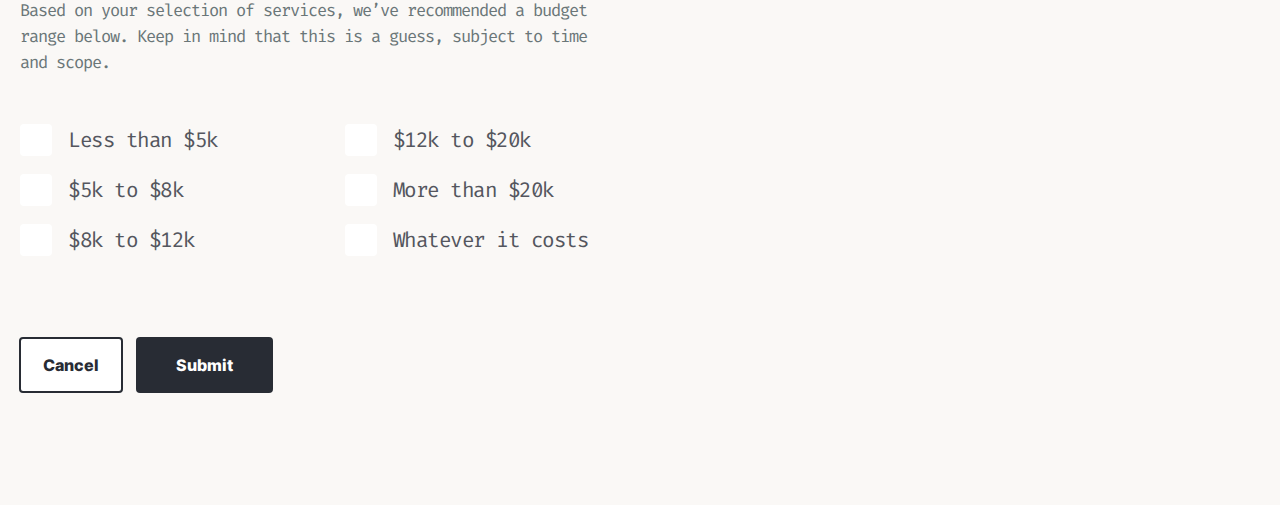
==== commit 2336dba2: "first commit" ====
--- a/pages/index.html
+++ b/pages/index.html
@@ -39,20 +39,36 @@
 								<p class="request__subtitle">Drop us a line, we would love to hear from you about your bright <br>idea!</p>
 								<div class="requset__user-wrap">
 									<label class="request__user-label">
-										<input type="text" class="request__input" onfocus="o2.request.inputFocus(this)" onblur="o2.request.inputBlur(this)">
-										<span class="request__placeholder">What’s your name?</span>
-									</label>
-									<label class="request__user-label">
-										<input type="text" class="request__input" id="_request__telefon" onfocus="o2.request.inputFocus(this)" onblur="o2.request.inputBlur(this)">
-										<span class="request__placeholder">What’s your phone number?</span>
-									</label>
-									<label class="request__user-label">
-										<input type="text" class="request__input" onfocus="o2.request.inputFocus(this)" onblur="o2.request.inputBlur(this)">
-										<span class="request__placeholder">What’s your company’s name?</span>
-									</label>
-									<label class="request__user-label">
-										<input type="text" class="request__input" onfocus="o2.request.inputFocus(this)" onblur="o2.request.inputBlur(this)">
-										<span class="request__placeholder">Does your company have a site?</span>
+										<input type="text" class="request__input _request__input" onfocus="o2.request.inputFocus(this)" onblur="o2.request.inputBlur(this)">
+										<span class="request__placeholder _request__placeholder">What’s your name?</span>
+										<div class="request__massage _massage"><svg width="16" height="16" viewBox="0 0 16 16" fill="none" xmlns="http://www.w3.org/2000/svg">
+												<path d="M8 0C3.59 0 0 3.59 0 8C0 12.41 3.59 16 8 16C12.41 16 16 12.41 16 8C16 3.59 12.41 0 8 0ZM8 13C7.45 13 7 12.55 7 12C7 11.45 7.45 11 8 11C8.55 11 9 11.45 9 12C9 12.55 8.55 13 8 13ZM9 9C9 9.55 8.55 10 8 10C7.45 10 7 9.55 7 9V4C7 3.45 7.45 3 8 3C8.55 3 9 3.45 9 4V9Z" fill="#F39B33" />
+											</svg>
+											message</div>
+									</label>
+									<label class="request__user-label">
+										<input type="text" class="request__input _request__input" id="_request__telefon" onfocus="o2.request.inputFocus(this)" onblur="o2.request.inputBlur(this)">
+										<span class="request__placeholder _request__placeholder">What’s your phone number?</span>
+										<div class="request__massage _massage"><svg width="16" height="16" viewBox="0 0 16 16" fill="none" xmlns="http://www.w3.org/2000/svg">
+												<path d="M8 0C3.59 0 0 3.59 0 8C0 12.41 3.59 16 8 16C12.41 16 16 12.41 16 8C16 3.59 12.41 0 8 0ZM8 13C7.45 13 7 12.55 7 12C7 11.45 7.45 11 8 11C8.55 11 9 11.45 9 12C9 12.55 8.55 13 8 13ZM9 9C9 9.55 8.55 10 8 10C7.45 10 7 9.55 7 9V4C7 3.45 7.45 3 8 3C8.55 3 9 3.45 9 4V9Z" fill="#F39B33" />
+											</svg>
+											message</div>
+									</label>
+									<label class="request__user-label">
+										<input type="text" class="request__input _request__input" onfocus="o2.request.inputFocus(this)" onblur="o2.request.inputBlur(this)">
+										<span class="request__placeholder _request__placeholder">What’s your company’s name?</span>
+										<div class="request__massage _massage"><svg width="16" height="16" viewBox="0 0 16 16" fill="none" xmlns="http://www.w3.org/2000/svg">
+												<path d="M8 0C3.59 0 0 3.59 0 8C0 12.41 3.59 16 8 16C12.41 16 16 12.41 16 8C16 3.59 12.41 0 8 0ZM8 13C7.45 13 7 12.55 7 12C7 11.45 7.45 11 8 11C8.55 11 9 11.45 9 12C9 12.55 8.55 13 8 13ZM9 9C9 9.55 8.55 10 8 10C7.45 10 7 9.55 7 9V4C7 3.45 7.45 3 8 3C8.55 3 9 3.45 9 4V9Z" fill="#F39B33" />
+											</svg>
+											Please fill in this field</div>
+									</label>
+									<label class="request__user-label">
+										<input type="text" class="request__input _request__input" onfocus="o2.request.inputFocus(this)" onblur="o2.request.inputBlur(this)">
+										<span class="request__placeholder _request__placeholder">Does your company have a site?</span>
+										<div class="request__massage _massage"><svg width="16" height="16" viewBox="0 0 16 16" fill="none" xmlns="http://www.w3.org/2000/svg">
+												<path d="M8 0C3.59 0 0 3.59 0 8C0 12.41 3.59 16 8 16C12.41 16 16 12.41 16 8C16 3.59 12.41 0 8 0ZM8 13C7.45 13 7 12.55 7 12C7 11.45 7.45 11 8 11C8.55 11 9 11.45 9 12C9 12.55 8.55 13 8 13ZM9 9C9 9.55 8.55 10 8 10C7.45 10 7 9.55 7 9V4C7 3.45 7.45 3 8 3C8.55 3 9 3.45 9 4V9Z" fill="#F39B33" />
+											</svg>
+											message</div>
 									</label>
 								</div>
 							</section>
@@ -60,7 +76,13 @@
 							<section class="request__section">
 								<h3 class="request__titel">Tell us about your project.</h3>
 								<p class="request__subtitle">Give us your best point. Also, we don't take on other agencies <br>and studios as clients, sorry.</p>
-								<textarea class="request__textarea" placeholder="Start typing..."></textarea>
+								<label class="request__user-label">
+									<textarea class="request__textarea _request__textarea" placeholder="Start typing..." onfocus="o2.request.textareaFocus(this)" onblur="o2.request.textareaBlur(this)"></textarea>
+									<div class="request__massage _massage"><svg width="16" height="16" viewBox="0 0 16 16" fill="none" xmlns="http://www.w3.org/2000/svg">
+											<path d="M8 0C3.59 0 0 3.59 0 8C0 12.41 3.59 16 8 16C12.41 16 16 12.41 16 8C16 3.59 12.41 0 8 0ZM8 13C7.45 13 7 12.55 7 12C7 11.45 7.45 11 8 11C8.55 11 9 11.45 9 12C9 12.55 8.55 13 8 13ZM9 9C9 9.55 8.55 10 8 10C7.45 10 7 9.55 7 9V4C7 3.45 7.45 3 8 3C8.55 3 9 3.45 9 4V9Z" fill="#F39B33" />
+										</svg>
+										message</div>
+								</label>
 								<div class="request__file-wrap">
 									<span class="request__img-textarea">
 										<svg width="19" height="18" viewBox="0 0 19 18" fill="none" xmlns="http://www.w3.org/2000/svg">
@@ -70,9 +92,10 @@
 										</svg>
 									</span>
 									<label>
-										<input type="file" class="request__file" id="file">
+										<input type="file" class="request__input-file" id="file" multiple>
 										<span class="request__file-text _request__file-text" onclick="o2.request.fileAdd(this)">Upload your brief</span>
 									</label>
+									<div class="_request__file-name"></div>
 								</div>
 							</section>
 							<section class="request__section">
@@ -156,7 +179,7 @@
 							</section>
 							<div>
 								<button class="request__btn-canel">Cancel</button>
-								<button class="request__btn-submit">Submit</button>
+								<button type="button" class="request__btn-submit" onclick="o2.request.btnSubmit(this)">Submit</button>
 							</div>
 						</form>
 					</div>
--- a/pages/style.css
+++ b/pages/style.css
@@ -778,6 +778,7 @@
 }
 
 .request__user-label {
+  display: inline-block;
   position: relative;
 }
 
@@ -786,6 +787,33 @@
   top: 27px;
   left: 24px;
   color: #969AA2;
+}
+
+.request__massage,
+.request__massage-area {
+  display: none;
+  -webkit-box-align: center;
+  -webkit-align-items: center;
+  -ms-flex-align: center;
+  align-items: center;
+  position: absolute;
+  left: 23px;
+  top: -36px;
+  padding: 6px 8px;
+  font-family: Inter;
+  font-weight: 500;
+  font-size: 12px;
+  line-height: 16px;
+  letter-spacing: -0.5px;
+  background: #282C34;
+  -webkit-border-radius: 4px;
+  border-radius: 4px;
+  color: #fff;
+}
+
+.request__massage svg,
+.request__massage-area svg {
+  margin-right: 8px;
 }
 
 .requset__user-wrap {
@@ -812,7 +840,8 @@
   color: #282C34;
 }
 
-.request__input:focus {
+.request__input:focus,
+.request__textarea:focus {
   border: 2px solid #282C34;
 }
 
@@ -823,7 +852,10 @@
   padding-top: 24px;
   margin-bottom: 12px;
   border: none;
+  -webkit-border-radius: 4px;
+  border-radius: 4px;
   resize: none;
+  letter-spacing: -0.7px;
 }
 
 .request__file-wrap {
@@ -842,7 +874,7 @@
   line-height: 0;
 }
 
-.request__file {
+.request__input-file {
   display: none;
   line-height: 0;
 }
@@ -856,6 +888,50 @@
   color: #282C34;
   cursor: pointer;
   margin: auto;
+}
+
+._request__file-name {
+  display: -webkit-box;
+  display: -webkit-flex;
+  display: -ms-flexbox;
+  display: flex;
+  -webkit-flex-wrap: wrap;
+  -ms-flex-wrap: wrap;
+  flex-wrap: wrap;
+}
+
+.request__file {
+  display: -webkit-box;
+  display: -webkit-flex;
+  display: -ms-flexbox;
+  display: flex;
+  -webkit-box-align: center;
+  -webkit-align-items: center;
+  -ms-flex-align: center;
+  align-items: center;
+  font-family: Inter;
+  font-weight: bold;
+  font-size: 14px;
+  line-height: 16px;
+}
+
+.request__file:not(:last-child) {
+  margin: 0 10px 5px;
+}
+
+.request__file span {
+  margin-right: 4px;
+}
+
+.request__file button {
+  width: 15px;
+  height: 15px;
+  border: none;
+}
+
+.request__file button img {
+  width: 100%;
+  height: 100%;
 }
 
 .request__checklist {
